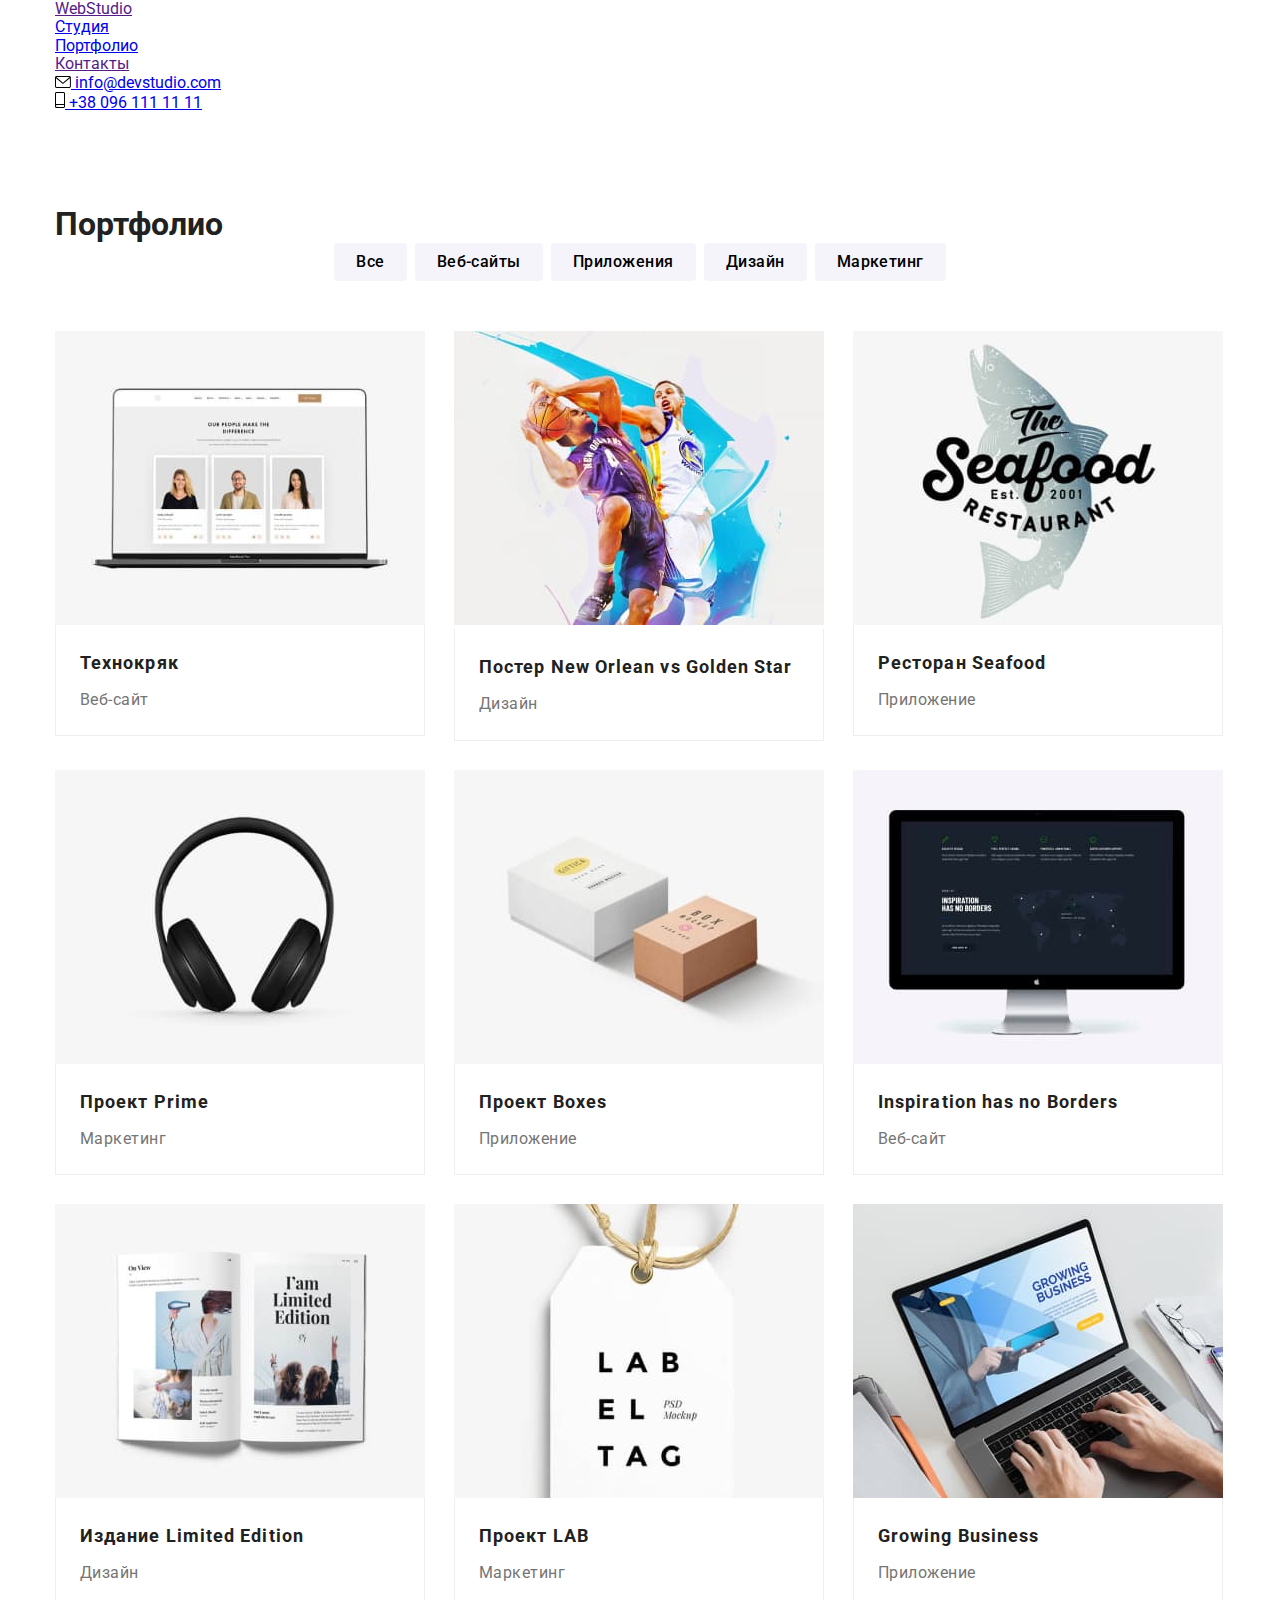
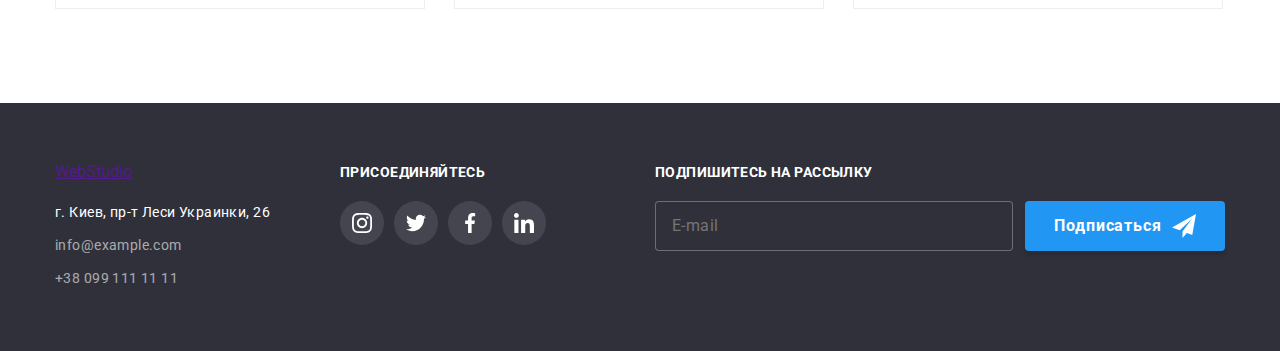
==== portfolio.html @ d3d7a3e7 "частково перероблено за ВЕМ" ====
<!DOCTYPE html>
<html lang="ru">

<head>
    <meta charset="UTF-8">
    <meta http-equiv="X-UA-Compatible" content="IE=edge">
    <meta name="viewport" content="width=device-width, initial-scale=1.0">
    <link rel="stylesheet" href="https://cdnjs.cloudflare.com/ajax/libs/modern-normalize/1.0.0/modern-normalize.min.css" />
    <link rel="stylesheet" href="./css/styles.css" />
    <link rel="preconnect" href="https://fonts.googleapis.com">
    <link rel="preconnect" href="https://fonts.gstatic.com" crossorigin>
    <link href="https://fonts.googleapis.com/css2?family=Raleway:wght@700&family=Roboto:wght@400;500;700;900&display=swap"
        rel="stylesheet">
    <title>Студия</title>
</head>

<body>
    <header class="header-frame">
        <div class="container flex-list">
            <nav class="flex-list">
                <a href="" class="logo links"><span class="logo-blue">Web</span>Studio</a>
                <ul class="flex-list list">
                    <li class="item"><a class="header-links links" href="./index.html">Студия</a></li>
                    <li class="item"><a class="header-links links active-page" href="./portfolio.html">Портфолио</a></li>
                    <li class="item"><a class="header-links links" href="">Контакты</a></li>
                </ul>
            </nav>
            <ul class="flex-list list flex-contacts">
                <li class="item">
                    <a class="header-links links header-contacts" href="mailto:info@devstudio.com">
                        <svg class="icon-header" width="16" height="12">
                            <use href="./images/icons.svg#icon-envelope"></use>
                        </svg>
                        info@devstudio.com
                    </a>
                </li>
                <li class="item">
                    <a class="header-links links header-contacts" href="tel:+380961111111">
                        <svg class="icon-header" width="10" height="16">
                            <use href="./images/icons.svg#icon-smartphone"></use>
                        </svg>
                        +38 096 111 11 11
                    </a>
                </li>
            </ul>
        </div>
    </header>
    <main>
        <section class="portfolio section">
            <div class="container">
                <h1 class="hidden">Портфолио</h1>
                <ul class="portfolio-btn-list list">
                    <li class="item"><button type="button" class="portfolio-btn">Все</button></li>
                    <li class="item"><button type="button" class="portfolio-btn">Веб-сайты</button></li>
                    <li class="item"><button type="button" class="portfolio-btn">Приложения</button></li>
                    <li class="item"><button type="button" class="portfolio-btn">Дизайн</button></li>
                    <li class="item"><button type="button" class="portfolio-btn">Маркетинг</button></li>
                </ul>
                <ul class="portfolio-list list">
                    <li class="item">
                        <a class="portfolio-block" href="">
                            <div class="portfolio-img">
                                <img class="portfolio-img" src="./images/img-p-1.jpg" alt="Технокряк" width="370">
                                <div class="portfolio-overlay-text">
                                    <p class="overlay-text">Ресурс предлагает комплексные предложения с разным уровнем функционала и сервисов. Все это
                                        позволит
                                        посетителю получить исчерпывающие сведения о компании или частном лице.</p>
                                </div>
                            </div>
                            <div class="portfolio-card">
                                <h2 class="portfolio-title">Технокряк</h2>
                                <p class="portfolio-text">Веб-сайт</p>
                            </div>
                        </a>
                    </li>
                    <li class="item">
                        <a class="portfolio-block" href="">
                            <div class="portfolio-img">
                                <img src="./images/img-p-2.jpg" alt="Постер New Orlean vs Golden Star" width="370">
                                <div class="portfolio-overlay-text">
                                    <p class="overlay-text">Ресурс предлагает комплексные предложения с разным уровнем функционала и сервисов. Все это
                                        позволит
                                        посетителю получить исчерпывающие сведения о компании или частном лице.</p>
                                </div>
                            </div>
                            <div class="portfolio-card">
                                <h2 class="portfolio-title">Постер New Orlean vs Golden Star</h2>
                                <p class="portfolio-text">Дизайн</p>
                            </div>
                        </a>
                    </li>
                    <li class="item">
                        <a class="portfolio-block" href="">
                            <div class="portfolio-img">
                                <img class="portfolio-img" src="./images/img-p-3.jpg" alt="Ресторан Seafood" width="370">
                                <div class="portfolio-overlay-text">
                                    <p class="overlay-text">Ресурс предлагает комплексные предложения с разным уровнем функционала и сервисов. Все это
                                        позволит
                                        посетителю получить исчерпывающие сведения о компании или частном лице.</p>
                                </div>
                            </div>
                            <div class="portfolio-card">
                                <h2 class="portfolio-title">Ресторан Seafood</h2>
                                <p class="portfolio-text">Приложение</p>
                            </div>
                        </a>
                    </li>
                    <li class="item">
                        <a class="portfolio-block" href="">
                            <div class="portfolio-img">
                                <img class="portfolio-img" src="./images/img-p-4.jpg" alt="Проект Prime" width="370">
                                <div class="portfolio-overlay-text">
                                    <p class="overlay-text">Ресурс предлагает комплексные предложения с разным уровнем функционала и сервисов. Все это
                                        позволит
                                        посетителю получить исчерпывающие сведения о компании или частном лице.</p>
                                </div>
                            </div>
                            <div class="portfolio-card">
                                <h2 class="portfolio-title">Проект Prime</h2>
                                <p class="portfolio-text">Маркетинг</p>
                            </div>
                        </a>
                    </li>
                    <li class="item">
                        <a class="portfolio-block" href="">
                            <div class="portfolio-img">
                                <img class="portfolio-img" src="./images/img-p-5.jpg" alt="Проект Boxes" width="370">
                                <div class="portfolio-overlay-text">
                                    <p class="overlay-text">Ресурс предлагает комплексные предложения с разным уровнем функционала и сервисов. Все это
                                        позволит
                                        посетителю получить исчерпывающие сведения о компании или частном лице.</p>
                                </div>
                            </div>
                            <div class="portfolio-card">
                                <h2 class="portfolio-title">Проект Boxes</h2>
                                <p class="portfolio-text">Приложение</p>
                            </div>
                        </a>
                    </li>
                    <li class="item">
                        <a class="portfolio-block" href="">
                            <div class="portfolio-img">
                                <img class="portfolio-img" src="./images/img-p-6.jpg" alt="Inspiration has no Borders" width="370">
                                <div class="portfolio-overlay-text">
                                    <p class="overlay-text">Ресурс предлагает комплексные предложения с разным уровнем функционала и сервисов. Все это
                                        позволит
                                        посетителю получить исчерпывающие сведения о компании или частном лице.</p>
                                </div>
                            </div>
                            <div class="portfolio-card">
                                <h2 class="portfolio-title">Inspiration has no Borders</h2>
                                <p class="portfolio-text">Веб-сайт</p>
                            </div>
                        </a>
                    </li>
                    <li class="item">
                        <a class="portfolio-block" href="">
                            <div class="portfolio-img">
                                <img class="portfolio-img" src="./images/img-p-7.jpg" alt="Издание Limited Edition" width="370">
                                <div class="portfolio-overlay-text">
                                    <p class="overlay-text">Ресурс предлагает комплексные предложения с разным уровнем функционала и сервисов. Все это
                                        позволит
                                        посетителю получить исчерпывающие сведения о компании или частном лице.</p>
                                </div>
                            </div>
                            <div class="portfolio-card">
                                <h2 class="portfolio-title">Издание Limited Edition</h2>
                                <p class="portfolio-text">Дизайн</p>
                            </div>
                        </a>
                    </li>
                    <li class="item">
                        <a class="portfolio-block" href="">
                            <div class="portfolio-img">
                                <img class="portfolio-img" src="./images/img-p-8.jpg" alt="Проект LAB" width="370">
                                <div class="portfolio-overlay-text">
                                    <p class="overlay-text">Ресурс предлагает комплексные предложения с разным уровнем функционала и сервисов. Все это
                                        позволит
                                        посетителю получить исчерпывающие сведения о компании или частном лице.</p>
                                </div>
                            </div>
                            <div class="portfolio-card">
                                <h2 class="portfolio-title">Проект LAB</h2>
                                <p class="portfolio-text">Маркетинг</p>
                            </div>
                        </a>
                    </li>
                    <li class="item">
                        <a class="portfolio-block" href="">
                            <div class="portfolio-img">
                                <img class="portfolio-img" src="./images/img-p-9.jpg" alt="Growing Business" width="370">
                                <div class="portfolio-overlay-text">
                                    <p class="overlay-text">Ресурс предлагает комплексные предложения с разным уровнем функционала и сервисов. Все это
                                        позволит
                                        посетителю получить исчерпывающие сведения о компании или частном лице.</p>
                                </div>
                            </div>
                            <div class="portfolio-card">
                                <h2 class="portfolio-title">Growing Business</h2>
                                <p class="portfolio-text">Приложение</p>
                            </div>
                        </a>
                    </li>
                </ul>
            </div>
        </section>
    </main>
    <footer class="footer-block">
        <div class="container">
            <div class="footer-contacts">
                <a href="" class="logo footer-logo links"><span class="logo-blue">Web</span>Studio</a>
                <address>
                    <ul class="footer-list list">
                        <li class="item">
                            <p class="contact postmail">г. Киев, пр-т Леси Украинки, 26</p>
                        </li>
                        <li class="item"><a class="contact email-phone links"
                                href="mailto:info@example.com">info@example.com</a></li>
                        <li class="item"><a class="contact email-phone links" href="tel:+380991111111">+38 099 111 11 11</a>
                        </li>
                    </ul>
                </address>
            </div>
            <div class="footer-join">
                <strong class="join-text">присоединяйтесь</strong>
                <div class="container-join-icons">
                    <a class="join-icons">
                        <svg width="20" height="20">
                            <use href="./images/icons.svg#icon-instagram-w"></use>
                        </svg>
                    </a>
                    <a class="join-icons">
                        <svg width="20" height="20">
                            <use href="./images/icons.svg#icon-twitter-w"></use>
                        </svg>
                    </a>
                    <a class="join-icons">
                        <svg width="20" height="20">
                            <use href="./images/icons.svg#icon-facebook-w"></use>
                        </svg>
                    </a>
                    <a class="join-icons">
                        <svg width="20" height="20">
                            <use href="./images/icons.svg#icon-linkedin-w"></use>
                        </svg>
                    </a>
                </div>
            </div>
            <div class="footer-signup">
                <strong class="footer-signup-text">Подпишитесь на рассылку</strong>
                <form class="footer-signup-form">
                    <input class="footer-signup-input" type="email" name="email" id="email" placeholder="E-mail">
                    <label for="email"></label>
                    <button class="footer-signup-btn" type="submit">
                        Подписаться
                        <span class="footer-signup-btn-img">
                            <svg width="24" height="24">
                                <use href="./images/icons.svg#icon-icon-send"></use>
                            </svg>
                        </span>
                    </button>
                </form>
            </div>
        </div>
    </footer>
</body>
   
</html>
---- css/styles.css ----
:root {
    --primary-text-color: #212121;
    --secondary-text-color: #757575;
    --blue-text-color: #2196f3;
    --white-text-color: #ffffff;
    --black-text-color: #000000;
    --primary-bg-color: #ffffff;
    --secondary-bg-color: #2f303a;
    --button-bg-color: #2196f3;
    --button-portfolio-bg-color: #f5f4fa;
    --cubic: cubic-bezier(0.4, 0, 0.2, 1);
}

body {
    color: var(--primary-text-color);
    background-color: var(--primary-bg-color);
    font-family: 'Roboto', sans-serif;
}

h1, h2, h3, h4, h5, h6, p, ul {
    margin: 0;
    padding: 0;
}

.container {
    width: 1200px;
    margin: 0 auto;
    padding: 0 15px;
}

.list {
    list-style: none;
}

.flex-centered {
    display: flex;
    align-items: center;
    /* justify-content: center; */
}

.header {
    display: flex;
    width: 1200px;
    margin: 0 auto;
    padding: 0 15px;
    border-bottom: 1px solid #ECECEC;
}

.header__nav {
    display: flex;
    align-items: center;
}

.header__logo {
    display: flex;
    align-items: center;
    margin-right: 93px;
    font-family: 'Raleway', sans-serif;
    font-weight: 700;
    font-size: 26px;
    line-height: 1.19;
    letter-spacing: 0.03em;
    text-decoration: none;
    color: var(--black-text-color);
    transition: color 250ms var(--cubic), fill 250ms var(--cubic);
}

.header__logo--color {
    color: var(--blue-text-color);
}

.header__link {
    position: relative;
    display: flex;
    padding: 32px 0;
    align-items: center;
    font-weight: 500;
    font-size: 14px;
    line-height: 1.14;
    letter-spacing: 0.02em;
    text-decoration: none;
    color: var(--primary-text-color);
    fill: var(--secondary-text-color);
    transition: color 250ms var(--cubic), fill 250ms var(--cubic);
}

.header__link:hover,
.header__link:focus,
.header__logo:hover,
.header__logo:focus {
    color: var(--blue-text-color);
    fill: var(--blue-text-color);
}

.header__link--active {
    color: var(--blue-text-color);
}

.header__link--active::after {
    position: absolute;
    bottom: 0;
    content: '';
    display: block;
    width: 100%;
    height: 4px;
    border-radius: 2px;
    background-color: var(--blue-text-color);
}

.header__link-list {
    display: flex;
    align-items: center;
    list-style: none;
}

.header__link-list .header__item+.header__item {
    margin-left: 50px;
}

.header__contacts {
    display: flex;
    margin-left: auto;
    list-style: none;
}

.header__contacts .header__item+.header__item {
    margin-left: 30px;
}

.header__link--color {
    color: var(--secondary-text-color);
}

.header__icon {
    margin-right: 10px;
}

.hero {
    max-width: 1600px;
    margin-left: auto;
    margin-right: auto;
    background-position: center;
    background-size: cover;
    background-image: linear-gradient(rgba(0, 0, 0, 0.2), rgba(47, 48, 58, 0.4)),url(../images/background.jpg);
    text-align: center;
    padding-top: 200px;
    padding-bottom: 200px;
}

.hero__title {
    display: block;
    width: 700px;
    margin-left: auto;
    margin-right: auto;
    margin-bottom: 30px;
    font-weight: 900;
    font-size: 44px;
    line-height: 1.36;
    text-align: center;
    letter-spacing: 0.06em;
    text-transform: uppercase;
    color: var(--white-text-color);
}

.hero__btn {
    width: 200px;
    height: 50px;
    border: none;
    box-shadow: 0px 4px 4px rgba(0, 0, 0, 0.15);
    border-radius: 4px;
    font-family: 'Roboto';
    font-weight: 700;
    font-size: 16px;
    line-height: 1.88;
    letter-spacing: 0.06em;
    color: var(--white-text-color);
    background-color: var(--button-bg-color);
    cursor: pointer;
    transition: color 250ms var(--cubic);
}

.hero__btn:hover,
.hero__btn:focus {
    color: var(--black-text-color);
}

.section {
    padding-top: 94px;
    padding-bottom: 94px;
}

.section__title {
    margin-bottom: 50px;
    font-weight: 700;
    font-size: 36px;
    line-height: 1.17;
    text-align: center;
    letter-spacing: 0.03em;
}

.section__title--hidden {
    display: none;
}

.section__list {
    display: flex;
    list-style: none;
}

.section__item+.section__item {
    margin-left: 30px;
}

.futures__icons {
    display: flex;
    align-items: center;
    justify-content: center;
    width: 270px;
    height: 120px;
    margin-bottom: 30px;
    background: #F5F4FA;
    border-radius: 4px;
}

.futures__title {
    margin-bottom: 10px;
    font-weight: 700;
    font-size: 14px;
    line-height: 1.14;
    letter-spacing: 0.03em;
    text-transform: uppercase;
}
.futures__text {
    font-size: 14px;
    line-height: 1.71;
    letter-spacing: 0.03em;
    color: var(--secondary-text-color);
}

.futures__item {
    width: 270px;
}

.works {
    padding-top: 0;
}

.section__item {
    position: relative;
}

.works__img{
    display: block;
    max-width: 100%;
    height: auto;
}

.works__card-title {
    position: absolute;
    bottom: 0;
    display: flex;
    align-items: center;
    justify-content: center;
    width: 100%;
    height: 70px;
    background-color: rgba(47, 48, 58, 0.8);    font-weight: 700;
    font-size: 14px;
    line-height: 1.14;
    letter-spacing: 0.03em;
    text-transform: uppercase;
    color: #FFFFFF;
}

.team {
    background-color: var(--button-portfolio-bg-color);
}

.team__item {
    box-shadow: 0px 1px 3px rgba(0, 0, 0, 0.12), 0px 1px 1px rgba(0, 0, 0, 0.14), 0px 2px 1px rgba(0, 0, 0, 0.2);
    border-bottom: 1px solid #ECECEC;
    border-radius: 0px 0px 4px 4px;
    background-color: var(--primary-bg-color);
}

.team__img {
    margin-bottom: 30px;
}

.team__name {
    font-size: 16px;
    font-weight: 500;
    line-height: 1.19;
    text-align: center;
    letter-spacing: 0.03em;
}

.team__profession {
    display: block;
    margin-top: 10px;
    margin-bottom: 0px;
    font-size: 16px;
    font-weight: 400;
    color: var(--secondary-text-color);
}

.social-networks {
    display: flex;
    width: 206px;
    justify-content: space-between;
    margin-top: 16px;
    margin-bottom: 32px;
    margin-left: auto;
    margin-right: auto;
}

.social-networks__icon {
    display: flex;
    width: 44px;
    height: 44px;
    align-items: center;
    justify-content: center;
    background: none;
    border: none;
    border-radius: 50%;
    fill: #afb1b8;
    transition: background-color 250ms var(--cubic), fill 250ms var(--cubic);
}

.social-networks__icon:hover,
.social-networks__icons:focus {
    background-color: var(--button-bg-color);
    fill: var(--primary-bg-color);
}

.container-clients-icons {
    display: flex;
    align-items: center;
    justify-content: center;
    width: 170px;
    height: 92px;
    border: 1px solid #AFB1B8;
    border-radius: 4px;
    fill: #afb1b8;
    transition: background-color 250ms var(--cubic), fill 250ms var(--cubic), border-color 250ms var(--cubic);
}

.container-clients-icons:hover,
.container-clients-icons:focus {
    background-color: var(--primary-bg-color);
    border-color: var(--button-bg-color);
    fill: var(--button-bg-color);
}

.footer-block {
    background-color: var(--secondary-bg-color);
    padding-top: 60px;
    padding-bottom: 60px;
}

.contact {
    font-size: 14px;
    line-height: 1.71;
    letter-spacing: 0.03em;
    color: var(--white-text-color);
    font-style: normal;
    text-decoration: none;
}

.postmail {
    color: var(--white-text-color);
}

.email-phone {
    color: rgba(255, 255, 255, 0.6);
}

.footer__logo {
    display: flex;
    align-items: center;
    margin-right: 93px;
    font-family: 'Raleway', sans-serif;
    font-weight: 700;
    font-size: 26px;
    line-height: 1.19;
    letter-spacing: 0.03em;
    text-decoration: none;
    color: var(--white-text-color);
    transition: color 250ms var(--cubic), fill 250ms var(--cubic);
}

.footer__logo--color {
    color: var(--blue-text-color);
}

.footer__link {
    position: relative;
    display: flex;
    padding: 32px 0;
    align-items: center;
    font-weight: 500;
    font-size: 14px;
    line-height: 1.14;
    letter-spacing: 0.02em;
    text-decoration: none;
    color: var(--primary-text-color);
    fill: var(--secondary-text-color);
    transition: color 250ms var(--cubic), fill 250ms var(--cubic);
}

.footer__link:hover,
.footer__link:focus,
.footer__logo:hover,
.footer__logo:focus {
    color: var(--blue-text-color);
    fill: var(--blue-text-color);
}

address {
    margin-top: 20px;
}

.footer-list .item + .item {
    margin-top: 9px;
}

.footer-block .container {
    display: flex;
    align-items: baseline;
}

.join-text {
    font-weight: 700;
    font-size: 14px;
    line-height: 1.14;
    letter-spacing: 0.03em;
    text-transform: uppercase;
    color: var(--white-text-color);
}

.footer-join {
    margin-left: 70px;
}

.container-join-icons {
    display: flex;
    margin-top: 20px;
}

.join-icons + .join-icons {
    margin-left: 10px;
}

.join-icons {
    display: flex;
    align-items: center;
    justify-content: center;
    width: 44px;
    height: 44px;
    border: none;
    border-radius: 50%;
    background: rgba(255, 255, 255, 0.1);
    transition: background-color 250ms var(--cubic), fill 250ms var(--cubic);
}

.join-icons:hover,
.join-icons:focus {
    background-color: var(--button-bg-color);
    fill: var(--primary-bg-color);
}

.footer-signup {
    margin-left: auto;
}

.footer-signup-text {
    display: block;
    margin-bottom: 20px;
    font-weight: 700;
    font-size: 14px;
    line-height: 1.14;
    letter-spacing: 0.03em;
    text-transform: uppercase;
    color: #FFFFFF;
}

.footer-signup-form {
    display: flex;
    flex-direction: row;
}

.footer-signup-input {
    display: block;
    width: 358px;
    height: 50px;
    padding-left: 16px;
    font-family: 'Roboto';
    font-style: normal;
    font-weight: 400;
    font-size: 16px;
    line-height: 1.25;
    letter-spacing: 0.03em;
    color: rgba(255, 255, 255, 0.6);
    background-color: var(--secondary-bg-color);
    border: 1px solid rgba(255, 255, 255, 0.3);
    border-radius: 4px;
}

.footer-signup-btn {
    display: flex;
    align-items: center;
    justify-content: center;
    width: 200px;
    height: 50px;
    margin-left: 12px;
    font-family: 'Roboto';
    font-style: normal;
    font-weight: 700;
    font-size: 16px;
    line-height: 1.88;
    text-align: center;
    letter-spacing: 0.06em;
    color: var(--white-text-color);
    background-color: var(--button-bg-color);
    box-shadow: 0px 4px 4px rgba(0, 0, 0, 0.15);
    border-radius: 4px;
    border: none;
    cursor: pointer;
    fill: var(--white-text-color);
    transition: color 250ms var(--cubic), fill 250ms var(--cubic);
}

.footer-signup-btn-img {
    display: flex;
    align-items: center;
    justify-content: center;
}

.footer-signup-btn:hover,
.footer-signup-btn:focus {
    color: var(--black-text-color);
    fill: var(--black-text-color);
}

.footer-signup-btn-img {
    margin-left: 10px;
}

.portfolio-btn {
    padding: 6px 22px;
    font-family: 'Roboto';
    font-weight: 500;
    font-size: 16px;
    line-height: 1.62;
    text-align: center;
    letter-spacing: 0.03em;
    background-color: var(--button-portfolio-bg-color);
    border-radius: 4px;
    border: none;
    cursor: pointer;
    transition: background-color 250ms var(--cubic), color 250ms var(--cubic), box-shadow 250ms var(--cubic);
}

.portfolio-btn:hover,
.portfolio-btn:focus {
    color: var(--white-text-color);
    background-color: var(--button-bg-color);
    box-shadow: 0px 3px 1px rgba(0, 0, 0, 0.1), 0px 1px 2px rgba(0, 0, 0, 0.08), 0px 2px 2px rgba(0, 0, 0, 0.12);
}

.portfolio-title {
    font-style: normal;
    font-weight: 700;
    font-size: 18px;
    line-height: 2;
    letter-spacing: 0.06em;
    color: var(--primary-text-color)
}

.portfolio-text {
    display: block;
    margin-top: 4px;    
    line-height: 1.88;
    letter-spacing: 0.03em;
    color: var(--secondary-text-color);
}

.portfolio-btn-list {
    display: flex;
    justify-content: center;
    align-content: flex-start;
    margin-bottom: 50px;
}

.portfolio-btn-list .item + .item{
    margin-left: 8px;
}

.portfolio-list {
    display: flex;
    flex-wrap: wrap;
    gap: 29px;
}

.portfolio-list .item {
    flex-basis: calc((100% - 60px) / 3);
}

.portfolio-card {
    padding: 20px 24px;
    width: 370px;
    margin: 0;
    border-left: 1px solid #EEEEEE;
    border-right: 1px solid #EEEEEE;
    border-bottom: 1px solid #EEEEEE;
}

.portfolio-img {
    position: relative;
    display: block;
    overflow: hidden;
    transition: box-shadow 250ms var(--cubic);}

.portfolio-overlay-text {
    position: absolute;
    top: 0;
    left: 0;
    width: 100%;
    height: 100%;
    background: rgba(33, 150, 243, 0.9);
    transform: translateY(100%);
    transition: transform 250ms var(--cubic);
    opacity: 0;
}

.overlay-text {
    display: block;
    font-weight: 400;
    font-size: 18px;
    line-height: 1.56;
    letter-spacing: 0.03em;
    color: #FFFFFF;
    margin: 63px 24px;
}

.portfolio-block {
    display: block;
    text-decoration: none;
}

.portfolio-block:hover,
.portfolio-block:focus {
    box-shadow: 0px 1px 1px rgba(0, 0, 0, 0.12), 0px 4px 4px rgba(0, 0, 0, 0.06), 1px 4px 6px rgba(0, 0, 0, 0.16);
}

.portfolio-block:hover .portfolio-overlay-text {
    transform: translateY(0);
    opacity: 1;
}

.backdrop {
    position: fixed;
    top: 0;
    left: 0;
    width: 100%;
    height: 100%;
    background-color: rgba(0, 0, 0, 0.2);
    opacity: 1;
    transition: opacity 250ms var(--cubic);
}

.backdrop.is-hidden {
    opacity: 0;
    pointer-events: none;
}

.backdrop.is-hidden .modal {
    transform: translate(-50%, -50%) scale(0.7);
}

.modal {
    position: absolute;
    top: 50%;
    left: 50%;
    transform: translate(-50%, -50%);
    padding: 40px;
    width: 528px;
    height: 581px;
    background-color: var(--primary-bg-color);
    transform: translate(-50%, -50%) scale(1);
    transition: transform 250ms var(--cubic);
}

.modal-btn-close {
    position: absolute;
    display: flex;
    align-items: center;
    justify-content: center;
    width: 30px;
    height: 30px;
    top: 8px;
    right: 8px;
    margin-left: auto;
    background: #FFFFFF;
    border: 1px solid rgba(0, 0, 0, 0.1);
    border-radius: 50%;
    fill: var(--black-text-color);
    transition: fill 250ms var(--cubic);
}

.modal-btn-close:hover,
.modal-btn-close:focus {
    fill: var(--button-bg-color);
}

.send-title {
    display: flex;
    align-items: center;
    justify-content: center;
    font-weight: 700;
    font-size: 20px;
    line-height: 1.15;
    text-align: center;
    letter-spacing: 0.03em;
    color: var(--primary-text-color);
    margin-bottom: 12px;
}

.send-form {
    display: flex;
    flex-direction: column;
    margin-bottom: 30px;
}

.send-label {
    font-size: 12px;
    line-height: 1.17;
    letter-spacing: 0.01em;
    color: var(--secondary-text-color);
    margin-bottom: 4px;
}

.container-input {
    position: relative;
    transition: fill 250ms var(--cubic);
}

.send-input {
    border: 1px solid rgba(33, 33, 33, 0.2);
    border-radius: 4px;
    height: 40px;
    width: 100%;
    font-size: 12px;
    line-height: 1.17;
    letter-spacing: 0.01em;
    color: var(--secondary-text-color);    
    padding-left: 42px;
    transition: border-color 250ms var(--cubic);
}

.send-input:hover,
.send-input:focus {
    border-color: var(--button-bg-color);
}

.container-input:hover,
.container-input:focus {
    fill: var(--button-bg-color);
}

.send-icon {
    position: absolute;
    top: 11px;
    left: 12px;
}

.send-label +.container-input {
    margin-bottom: 10px;
}

.send-coment {
    height: 120px;
    padding: 12px;
    font-size: 12px;
    line-height: 1.17;
    letter-spacing: 0.01em;
    border: 1px solid rgba(33, 33, 33, 0.2);
    border-radius: 4px;
    resize: none;
    color: rgba(117, 117, 117, 0.5);
    transition: border-color 250ms var(--cubic);
}

.send-coment:hover,
.send-coment:focus {
    border-color: var(--button-bg-color);
}

.confirm-label {
    position: relative;
    font-size: 14px;
    line-height: 1.71;
    letter-spacing: 0.03em;
    color:var(--secondary-text-color);
}
.confirm-block {
    position: relative;
    display: flex;
    align-items: center;
    justify-content: center;
    margin-top: 20px;
}

.checkbox {
    -moz-appearance: none;
    -webkit-appearance: none;
    appearance: none;
}

.confirm-icon {
    display: inline-block;
    margin-right: 8px;
    width: 14px;
    height: 13px;
    border: 1px solid var(--primary-text-color);
}

.checkbox:checked ~ .confirm-icon-apply {
    opacity: 1;
}

.confirm-icon-apply {
    position: absolute;
    top: 3px;
    left: 3px;
    opacity: 0;
}

.confirm-agreement {
    text-decoration: underline;
    color: var(--blue-text-color);
}

.send-btn {
    display: block;
    margin-left: auto;
    margin-right: auto;
    width: 200px;
    height: 50px;
    font-weight: 700;
    line-height: 1.88;
    letter-spacing: 0.06em;
    color: var(--white-text-color);
    background: var(--button-bg-color);
    box-shadow: 0px 4px 4px rgba(0, 0, 0, 0.15);
    border-radius: 4px;
    border: none;
}
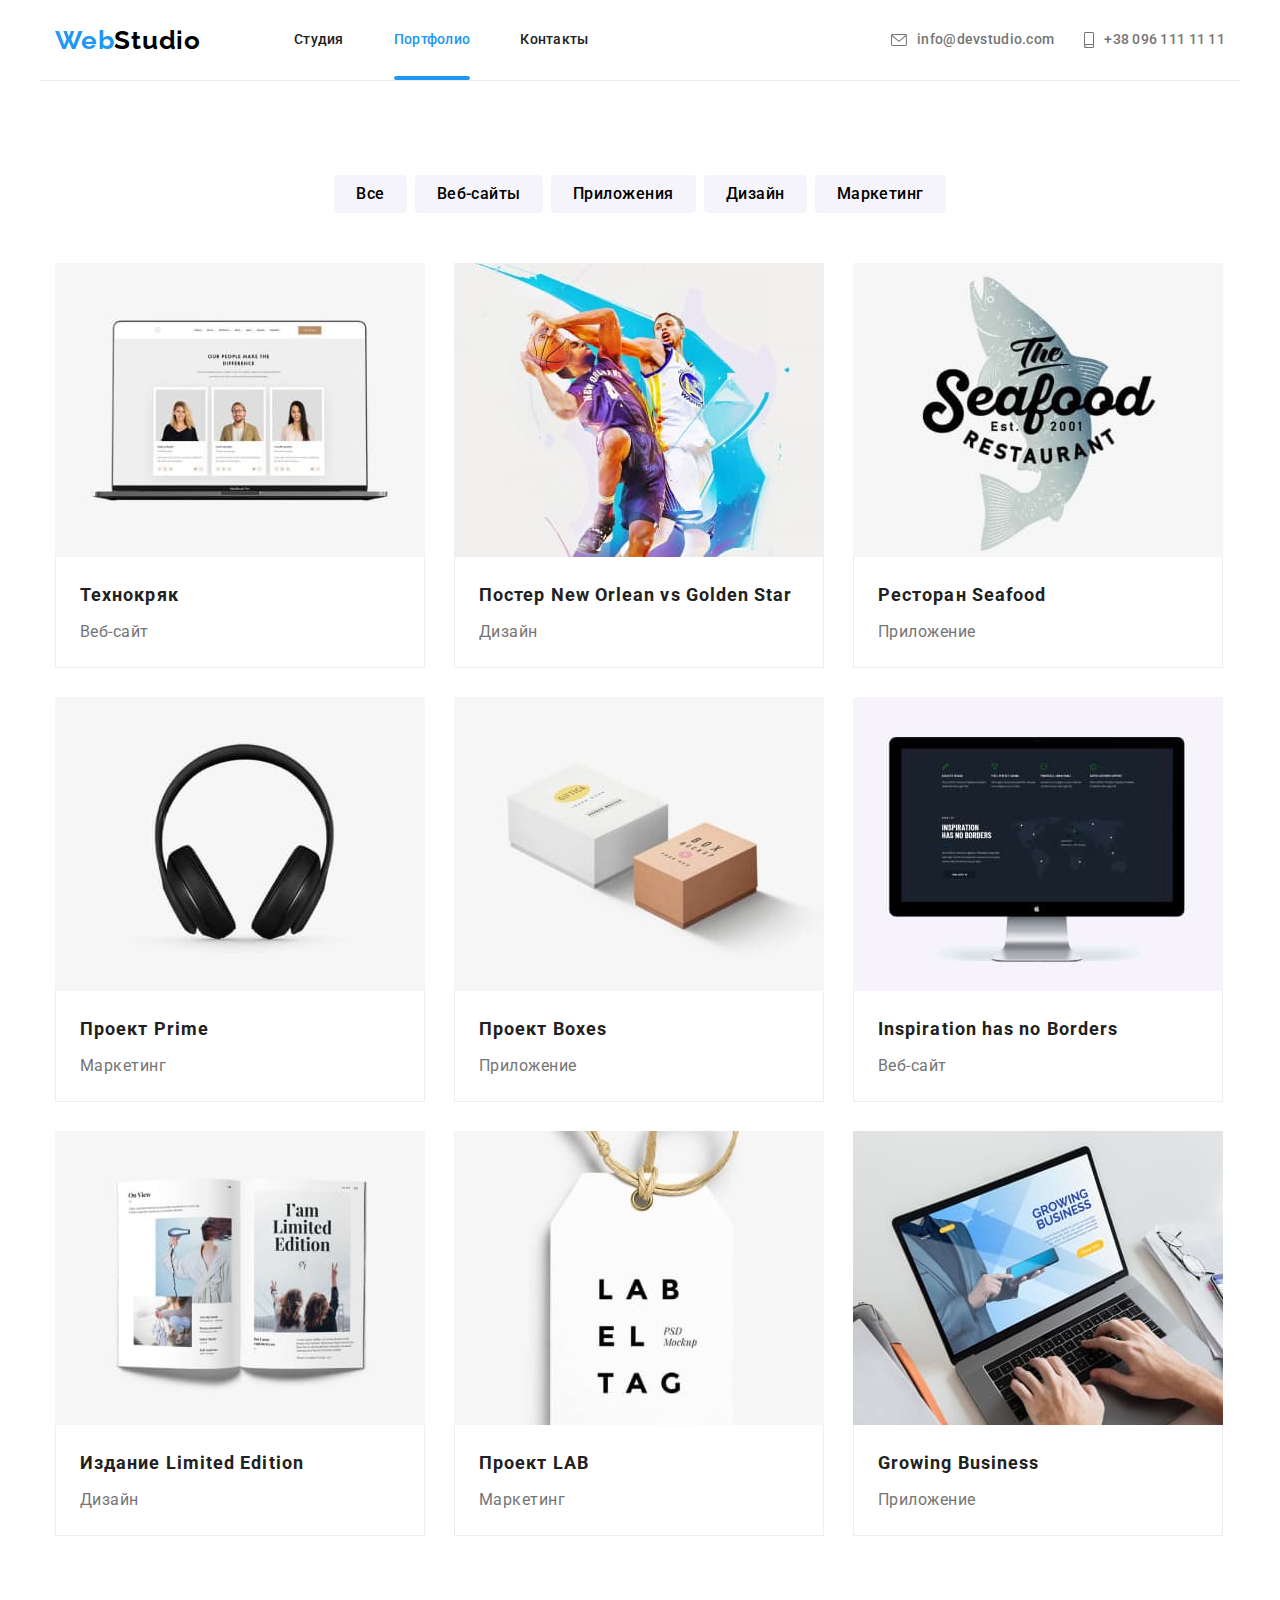
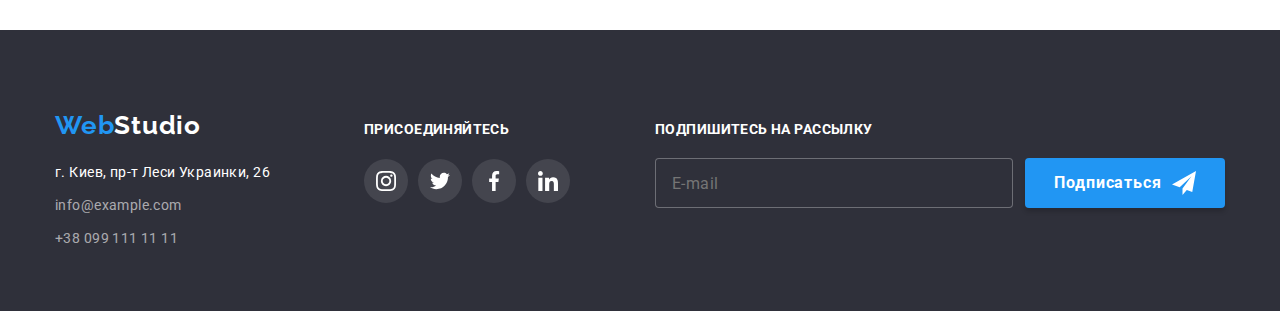
==== commit aa88931c: "закінчено пристосування під ВЕМ" ====
--- a/portfolio.html
+++ b/portfolio.html
@@ -15,189 +15,197 @@
 </head>
 
 <body>
-    <header class="header-frame">
-        <div class="container flex-list">
-            <nav class="flex-list">
-                <a href="" class="logo links"><span class="logo-blue">Web</span>Studio</a>
-                <ul class="flex-list list">
-                    <li class="item"><a class="header-links links" href="./index.html">Студия</a></li>
-                    <li class="item"><a class="header-links links active-page" href="./portfolio.html">Портфолио</a></li>
-                    <li class="item"><a class="header-links links" href="">Контакты</a></li>
-                </ul>
-            </nav>
-            <ul class="flex-list list flex-contacts">
-                <li class="item">
-                    <a class="header-links links header-contacts" href="mailto:info@devstudio.com">
-                        <svg class="icon-header" width="16" height="12">
-                            <use href="./images/icons.svg#icon-envelope"></use>
-                        </svg>
-                        info@devstudio.com
-                    </a>
-                </li>
-                <li class="item">
-                    <a class="header-links links header-contacts" href="tel:+380961111111">
-                        <svg class="icon-header" width="10" height="16">
-                            <use href="./images/icons.svg#icon-smartphone"></use>
-                        </svg>
-                        +38 096 111 11 11
-                    </a>
-                </li>
+    <header class="header">
+        <nav class="header__nav">
+            <a href="" class="header__logo"><span class="header__logo--color">Web</span>Studio</a>
+            <ul class="header__link-list">
+                <li class="header__item"><a class="header__link" href="./index.html">Студия</a></li>
+                <li class="header__item"><a class="header__link header__link--active" href="./portfolio.html">Портфолио</a></li>
+                <li class="header__item"><a class="header__link" href="">Контакты</a></li>
             </ul>
-        </div>
+        </nav>
+        <ul class="header__contacts">
+            <li class="header__item">
+                <a class="header__link header__link--color" href="mailto:info@devstudio.com">
+                    <svg class="header__icon" width="16" height="12">
+                        <use href="./images/icons.svg#icon-envelope"></use>
+                    </svg>
+                    info@devstudio.com
+                </a>
+            </li>
+            <li class="header__item">
+                <a class="header__link header__link--color" href="tel:+380961111111">
+                    <svg class="header__icon" width="10" height="16">
+                        <use href="./images/icons.svg#icon-smartphone"></use>
+                    </svg>
+                    +38 096 111 11 11
+                </a>
+            </li>
+        </ul>
     </header>
     <main>
         <section class="portfolio section">
             <div class="container">
-                <h1 class="hidden">Портфолио</h1>
-                <ul class="portfolio-btn-list list">
-                    <li class="item"><button type="button" class="portfolio-btn">Все</button></li>
-                    <li class="item"><button type="button" class="portfolio-btn">Веб-сайты</button></li>
-                    <li class="item"><button type="button" class="portfolio-btn">Приложения</button></li>
-                    <li class="item"><button type="button" class="portfolio-btn">Дизайн</button></li>
-                    <li class="item"><button type="button" class="portfolio-btn">Маркетинг</button></li>
+                <h1 class="section__title section__title--hidden">Портфолио</h1>
+                <ul class="portfolio__btn-list">
+                    <li class="portfolio__btn-list-item">
+                        <button type="button" class="portfolio__btn">Все</button>
+                    </li>
+                    <li class="portfolio__btn-list-item">
+                        <button type="button" class="portfolio__btn">Веб-сайты</button>
+                    </li>
+                    <li class="portfolio__btn-list-item">
+                        <button type="button" class="portfolio__btn">Приложения</button>
+                    </li>
+                    <li class="portfolio__btn-list-item">
+                        <button type="button" class="portfolio__btn">Дизайн</button>
+                    </li>
+                    <li class="portfolio__btn-list-item">
+                        <button type="button" class="portfolio__btn">Маркетинг</button>
+                    </li>
                 </ul>
-                <ul class="portfolio-list list">
-                    <li class="item">
-                        <a class="portfolio-block" href="">
-                            <div class="portfolio-img">
-                                <img class="portfolio-img" src="./images/img-p-1.jpg" alt="Технокряк" width="370">
-                                <div class="portfolio-overlay-text">
-                                    <p class="overlay-text">Ресурс предлагает комплексные предложения с разным уровнем функционала и сервисов. Все это
-                                        позволит
-                                        посетителю получить исчерпывающие сведения о компании или частном лице.</p>
-                                </div>
-                            </div>
-                            <div class="portfolio-card">
-                                <h2 class="portfolio-title">Технокряк</h2>
-                                <p class="portfolio-text">Веб-сайт</p>
-                            </div>
-                        </a>
-                    </li>
-                    <li class="item">
-                        <a class="portfolio-block" href="">
-                            <div class="portfolio-img">
-                                <img src="./images/img-p-2.jpg" alt="Постер New Orlean vs Golden Star" width="370">
-                                <div class="portfolio-overlay-text">
-                                    <p class="overlay-text">Ресурс предлагает комплексные предложения с разным уровнем функционала и сервисов. Все это
-                                        позволит
-                                        посетителю получить исчерпывающие сведения о компании или частном лице.</p>
-                                </div>
-                            </div>
-                            <div class="portfolio-card">
-                                <h2 class="portfolio-title">Постер New Orlean vs Golden Star</h2>
-                                <p class="portfolio-text">Дизайн</p>
-                            </div>
-                        </a>
-                    </li>
-                    <li class="item">
-                        <a class="portfolio-block" href="">
-                            <div class="portfolio-img">
-                                <img class="portfolio-img" src="./images/img-p-3.jpg" alt="Ресторан Seafood" width="370">
-                                <div class="portfolio-overlay-text">
-                                    <p class="overlay-text">Ресурс предлагает комплексные предложения с разным уровнем функционала и сервисов. Все это
-                                        позволит
-                                        посетителю получить исчерпывающие сведения о компании или частном лице.</p>
-                                </div>
-                            </div>
-                            <div class="portfolio-card">
-                                <h2 class="portfolio-title">Ресторан Seafood</h2>
-                                <p class="portfolio-text">Приложение</p>
-                            </div>
-                        </a>
-                    </li>
-                    <li class="item">
-                        <a class="portfolio-block" href="">
-                            <div class="portfolio-img">
-                                <img class="portfolio-img" src="./images/img-p-4.jpg" alt="Проект Prime" width="370">
-                                <div class="portfolio-overlay-text">
-                                    <p class="overlay-text">Ресурс предлагает комплексные предложения с разным уровнем функционала и сервисов. Все это
-                                        позволит
-                                        посетителю получить исчерпывающие сведения о компании или частном лице.</p>
-                                </div>
-                            </div>
-                            <div class="portfolio-card">
-                                <h2 class="portfolio-title">Проект Prime</h2>
-                                <p class="portfolio-text">Маркетинг</p>
-                            </div>
-                        </a>
-                    </li>
-                    <li class="item">
-                        <a class="portfolio-block" href="">
-                            <div class="portfolio-img">
-                                <img class="portfolio-img" src="./images/img-p-5.jpg" alt="Проект Boxes" width="370">
-                                <div class="portfolio-overlay-text">
-                                    <p class="overlay-text">Ресурс предлагает комплексные предложения с разным уровнем функционала и сервисов. Все это
-                                        позволит
-                                        посетителю получить исчерпывающие сведения о компании или частном лице.</p>
-                                </div>
-                            </div>
-                            <div class="portfolio-card">
-                                <h2 class="portfolio-title">Проект Boxes</h2>
-                                <p class="portfolio-text">Приложение</p>
-                            </div>
-                        </a>
-                    </li>
-                    <li class="item">
-                        <a class="portfolio-block" href="">
-                            <div class="portfolio-img">
-                                <img class="portfolio-img" src="./images/img-p-6.jpg" alt="Inspiration has no Borders" width="370">
-                                <div class="portfolio-overlay-text">
-                                    <p class="overlay-text">Ресурс предлагает комплексные предложения с разным уровнем функционала и сервисов. Все это
-                                        позволит
-                                        посетителю получить исчерпывающие сведения о компании или частном лице.</p>
-                                </div>
-                            </div>
-                            <div class="portfolio-card">
-                                <h2 class="portfolio-title">Inspiration has no Borders</h2>
-                                <p class="portfolio-text">Веб-сайт</p>
-                            </div>
-                        </a>
-                    </li>
-                    <li class="item">
-                        <a class="portfolio-block" href="">
-                            <div class="portfolio-img">
-                                <img class="portfolio-img" src="./images/img-p-7.jpg" alt="Издание Limited Edition" width="370">
-                                <div class="portfolio-overlay-text">
-                                    <p class="overlay-text">Ресурс предлагает комплексные предложения с разным уровнем функционала и сервисов. Все это
-                                        позволит
-                                        посетителю получить исчерпывающие сведения о компании или частном лице.</p>
-                                </div>
-                            </div>
-                            <div class="portfolio-card">
-                                <h2 class="portfolio-title">Издание Limited Edition</h2>
-                                <p class="portfolio-text">Дизайн</p>
-                            </div>
-                        </a>
-                    </li>
-                    <li class="item">
-                        <a class="portfolio-block" href="">
-                            <div class="portfolio-img">
-                                <img class="portfolio-img" src="./images/img-p-8.jpg" alt="Проект LAB" width="370">
-                                <div class="portfolio-overlay-text">
-                                    <p class="overlay-text">Ресурс предлагает комплексные предложения с разным уровнем функционала и сервисов. Все это
-                                        позволит
-                                        посетителю получить исчерпывающие сведения о компании или частном лице.</p>
-                                </div>
-                            </div>
-                            <div class="portfolio-card">
-                                <h2 class="portfolio-title">Проект LAB</h2>
-                                <p class="portfolio-text">Маркетинг</p>
-                            </div>
-                        </a>
-                    </li>
-                    <li class="item">
-                        <a class="portfolio-block" href="">
-                            <div class="portfolio-img">
-                                <img class="portfolio-img" src="./images/img-p-9.jpg" alt="Growing Business" width="370">
-                                <div class="portfolio-overlay-text">
-                                    <p class="overlay-text">Ресурс предлагает комплексные предложения с разным уровнем функционала и сервисов. Все это
-                                        позволит
-                                        посетителю получить исчерпывающие сведения о компании или частном лице.</p>
-                                </div>
-                            </div>
-                            <div class="portfolio-card">
-                                <h2 class="portfolio-title">Growing Business</h2>
-                                <p class="portfolio-text">Приложение</p>
+                <ul class="portfolio__list">
+                    <li class="portfolio__list-item">
+                        <a class="portfolio__block" href="">
+                            <div class="portfolio__img">
+                                <img class="portfolio__img" src="./images/img-p-1.jpg" alt="Технокряк" width="370">
+                                <div class="portfolio__overlay">
+                                    <p class="portfolio__overlay-text">Ресурс предлагает комплексные предложения с разным уровнем функционала и сервисов. Все это
+                                        позволит
+                                        посетителю получить исчерпывающие сведения о компании или частном лице.</p>
+                                </div>
+                            </div>
+                            <div class="portfolio__card">
+                                <h2 class="portfolio__title">Технокряк</h2>
+                                <p class="portfolio__text">Веб-сайт</p>
+                            </div>
+                        </a>
+                    </li>
+                    <li class="portfolio__list-item">
+                        <a class="portfolio__block" href="">
+                            <div class="portfolio__img">
+                                <img class="portfolio__img" src="./images/img-p-2.jpg" alt="Постер New Orlean vs Golden Star" width="370">
+                                <div class="portfolio__overlay">
+                                    <p class="portfolio__overlay-text">Ресурс предлагает комплексные предложения с разным уровнем функционала и сервисов. Все это
+                                        позволит
+                                        посетителю получить исчерпывающие сведения о компании или частном лице.</p>
+                                </div>
+                            </div>
+                            <div class="portfolio__card">
+                                <h2 class="portfolio__title">Постер New Orlean vs Golden Star</h2>
+                                <p class="portfolio__text">Дизайн</p>
+                            </div>
+                        </a>
+                    </li>
+                    <li class="portfolio__list-item">
+                        <a class="portfolio__block" href="">
+                            <div class="portfolio__img">
+                                <img class="portfolio__img" src="./images/img-p-3.jpg" alt="Ресторан Seafood" width="370">
+                                <div class="portfolio__overlay">
+                                    <p class="portfolio__overlay-text">Ресурс предлагает комплексные предложения с разным уровнем функционала и сервисов. Все это
+                                        позволит
+                                        посетителю получить исчерпывающие сведения о компании или частном лице.</p>
+                                </div>
+                            </div>
+                            <div class="portfolio__card">
+                                <h2 class="portfolio__title">Ресторан Seafood</h2>
+                                <p class="portfolio__text">Приложение</p>
+                            </div>
+                        </a>
+                    </li>
+                    <li class="portfolio__list-item">
+                        <a class="portfolio__block" href="">
+                            <div class="portfolio__img">
+                                <img class="portfolio__img" src="./images/img-p-4.jpg" alt="Проект Prime" width="370">
+                                <div class="portfolio__overlay">
+                                    <p class="portfolio__overlay-text">Ресурс предлагает комплексные предложения с разным уровнем функционала и сервисов. Все это
+                                        позволит
+                                        посетителю получить исчерпывающие сведения о компании или частном лице.</p>
+                                </div>
+                            </div>
+                            <div class="portfolio__card">
+                                <h2 class="portfolio__title">Проект Prime</h2>
+                                <p class="portfolio__text">Маркетинг</p>
+                            </div>
+                        </a>
+                    </li>
+                    <li class="portfolio__list-item">
+                        <a class="portfolio__block" href="">
+                            <div class="portfolio__img">
+                                <img class="portfolio__img" src="./images/img-p-5.jpg" alt="Проект Boxes" width="370">
+                                <div class="portfolio__overlay">
+                                    <p class="portfolio__overlay-text">Ресурс предлагает комплексные предложения с разным уровнем функционала и сервисов. Все это
+                                        позволит
+                                        посетителю получить исчерпывающие сведения о компании или частном лице.</p>
+                                </div>
+                            </div>
+                            <div class="portfolio__card">
+                                <h2 class="portfolio__title">Проект Boxes</h2>
+                                <p class="portfolio__text">Приложение</p>
+                            </div>
+                        </a>
+                    </li>
+                    <li class="portfolio__list-item">
+                        <a class="portfolio__block" href="">
+                            <div class="portfolio__img">
+                                <img class="portfolio__img" src="./images/img-p-6.jpg" alt="Inspiration has no Borders" width="370">
+                                <div class="portfolio__overlay">
+                                    <p class="portfolio__overlay-text">Ресурс предлагает комплексные предложения с разным уровнем функционала и сервисов. Все это
+                                        позволит
+                                        посетителю получить исчерпывающие сведения о компании или частном лице.</p>
+                                </div>
+                            </div>
+                            <div class="portfolio__card">
+                                <h2 class="portfolio__title">Inspiration has no Borders</h2>
+                                <p class="portfolio__text">Веб-сайт</p>
+                            </div>
+                        </a>
+                    </li>
+                    <li class="portfolio__list-item">
+                        <a class="portfolio__block" href="">
+                            <div class="portfolio__img">
+                                <img class="portfolio__img" src="./images/img-p-7.jpg" alt="Издание Limited Edition" width="370">
+                                <div class="portfolio__overlay">
+                                    <p class="portfolio__overlay-text">Ресурс предлагает комплексные предложения с разным уровнем функционала и сервисов. Все это
+                                        позволит
+                                        посетителю получить исчерпывающие сведения о компании или частном лице.</p>
+                                </div>
+                            </div>
+                            <div class="portfolio__card">
+                                <h2 class="portfolio__title">Издание Limited Edition</h2>
+                                <p class="portfolio__text">Дизайн</p>
+                            </div>
+                        </a>
+                    </li>
+                    <li class="portfolio__list-item">
+                        <a class="portfolio__block" href="">
+                            <div class="portfolio__img">
+                                <img class="portfolio__img" src="./images/img-p-8.jpg" alt="Проект LAB" width="370">
+                                <div class="portfolio__overlay">
+                                    <p class="portfolio__overlay-text">Ресурс предлагает комплексные предложения с разным уровнем функционала и сервисов. Все это
+                                        позволит
+                                        посетителю получить исчерпывающие сведения о компании или частном лице.</p>
+                                </div>
+                            </div>
+                            <div class="portfolio__card">
+                                <h2 class="portfolio__title">Проект LAB</h2>
+                                <p class="portfolio__text">Маркетинг</p>
+                            </div>
+                        </a>
+                    </li>
+                    <li class="portfolio__list-item">
+                        <a class="portfolio__block" href="">
+                            <div class="portfolio__img">
+                                <img class="portfolio__img" src="./images/img-p-9.jpg" alt="Growing Business" width="370">
+                                <div class="portfolio__overlay">
+                                    <p class="portfolio__overlay-text">Ресурс предлагает комплексные предложения с разным уровнем функционала и сервисов. Все это
+                                        позволит
+                                        посетителю получить исчерпывающие сведения о компании или частном лице.</p>
+                                </div>
+                            </div>
+                            <div class="portfolio__card">
+                                <h2 class="portfolio__title">Growing Business</h2>
+                                <p class="portfolio__text">Приложение</p>
                             </div>
                         </a>
                     </li>
@@ -205,55 +213,58 @@
             </div>
         </section>
     </main>
-    <footer class="footer-block">
+    <footer class="footer">
         <div class="container">
-            <div class="footer-contacts">
-                <a href="" class="logo footer-logo links"><span class="logo-blue">Web</span>Studio</a>
+            <div class="footer__contacts">
+                <a href="" class="footer__logo"><span class="footer__logo--color">Web</span>Studio</a>
                 <address>
-                    <ul class="footer-list list">
-                        <li class="item">
-                            <p class="contact postmail">г. Киев, пр-т Леси Украинки, 26</p>
+                    <ul class="footer__list">
+                        <li class="footer__list-item">
+                            <p class="footer__list-item--postmail">г. Киев, пр-т Леси Украинки, 26</p>
                         </li>
-                        <li class="item"><a class="contact email-phone links"
-                                href="mailto:info@example.com">info@example.com</a></li>
-                        <li class="item"><a class="contact email-phone links" href="tel:+380991111111">+38 099 111 11 11</a>
+                        <li class="footer__list-item">
+                            <a class="footer__list-item--email-phone links"
+                                href="mailto:info@example.com">info@example.com</a>
+                        </li>
+                        <li class="footer__list-item">
+                            <a class="footer__list-item--email-phone links" href="tel:+380991111111">+38 099 111 11 11</a>
                         </li>
                     </ul>
                 </address>
             </div>
-            <div class="footer-join">
-                <strong class="join-text">присоединяйтесь</strong>
-                <div class="container-join-icons">
-                    <a class="join-icons">
+            <div class="footer__join">
+                <strong class="footer__join-text">присоединяйтесь</strong>
+                <div class="footer__join-icons">
+                    <a class="footer__join-icon">
                         <svg width="20" height="20">
                             <use href="./images/icons.svg#icon-instagram-w"></use>
                         </svg>
                     </a>
-                    <a class="join-icons">
+                    <a class="footer__join-icon">
                         <svg width="20" height="20">
                             <use href="./images/icons.svg#icon-twitter-w"></use>
                         </svg>
                     </a>
-                    <a class="join-icons">
+                    <a class="footer__join-icon">
                         <svg width="20" height="20">
                             <use href="./images/icons.svg#icon-facebook-w"></use>
                         </svg>
                     </a>
-                    <a class="join-icons">
+                    <a class="footer__join-icon">
                         <svg width="20" height="20">
                             <use href="./images/icons.svg#icon-linkedin-w"></use>
                         </svg>
                     </a>
                 </div>
             </div>
-            <div class="footer-signup">
-                <strong class="footer-signup-text">Подпишитесь на рассылку</strong>
-                <form class="footer-signup-form">
-                    <input class="footer-signup-input" type="email" name="email" id="email" placeholder="E-mail">
+            <div class="footer__signup">
+                <strong class="footer__signup-text">Подпишитесь на рассылку</strong>
+                <form class="footer__signup-form">
+                    <input class="footer__signup-input" type="email" name="email" id="email" placeholder="E-mail">
                     <label for="email"></label>
-                    <button class="footer-signup-btn" type="submit">
+                    <button class="footer__signup-btn" type="submit">
                         Подписаться
-                        <span class="footer-signup-btn-img">
+                        <span class="footer__signup-btn-img">
                             <svg width="24" height="24">
                                 <use href="./images/icons.svg#icon-icon-send"></use>
                             </svg>
--- a/css/styles.css
+++ b/css/styles.css
@@ -332,7 +332,7 @@
     fill: var(--primary-bg-color);
 }
 
-.container-clients-icons {
+.clients__icon {
     display: flex;
     align-items: center;
     justify-content: center;
@@ -344,40 +344,60 @@
     transition: background-color 250ms var(--cubic), fill 250ms var(--cubic), border-color 250ms var(--cubic);
 }
 
-.container-clients-icons:hover,
-.container-clients-icons:focus {
+.clients__icon:hover,
+.clients__icon:focus {
     background-color: var(--primary-bg-color);
     border-color: var(--button-bg-color);
     fill: var(--button-bg-color);
 }
 
-.footer-block {
+.footer {
     background-color: var(--secondary-bg-color);
     padding-top: 60px;
     padding-bottom: 60px;
 }
 
-.contact {
+.footer .container {
+    display: flex;
+    align-items: baseline;
+}
+
+.footer__contacts {
+    margin-top: 20px;
+}
+
+.footer__list {
+    list-style: none;
+}
+
+.footer__list-item {
     font-size: 14px;
     line-height: 1.71;
     letter-spacing: 0.03em;
     color: var(--white-text-color);
     font-style: normal;
+}
+
+.footer__list-item--postmail {
+    color: var(--white-text-color);
+}
+
+.footer__list-item--email-phone {
     text-decoration: none;
-}
-
-.postmail {
-    color: var(--white-text-color);
-}
-
-.email-phone {
     color: rgba(255, 255, 255, 0.6);
+    fill: var(--secondary-text-color);
+    transition: color 250ms var(--cubic), fill 250ms var(--cubic);
+}
+
+.footer__list-item + .footer__list-item {
+    margin-top: 9px;
 }
 
 .footer__logo {
     display: flex;
     align-items: center;
     margin-right: 93px;
+    margin-bottom: 20px;
     font-family: 'Raleway', sans-serif;
     font-weight: 700;
     font-size: 26px;
@@ -392,43 +412,19 @@
     color: var(--blue-text-color);
 }
 
-.footer__link {
-    position: relative;
-    display: flex;
-    padding: 32px 0;
-    align-items: center;
-    font-weight: 500;
-    font-size: 14px;
-    line-height: 1.14;
-    letter-spacing: 0.02em;
-    text-decoration: none;
-    color: var(--primary-text-color);
-    fill: var(--secondary-text-color);
-    transition: color 250ms var(--cubic), fill 250ms var(--cubic);
-}
-
-.footer__link:hover,
-.footer__link:focus,
+.footer__list-item--email-phone:hover,
+.footer__list-item--email-phone:focus,
 .footer__logo:hover,
 .footer__logo:focus {
     color: var(--blue-text-color);
     fill: var(--blue-text-color);
 }
 
-address {
-    margin-top: 20px;
-}
-
-.footer-list .item + .item {
-    margin-top: 9px;
-}
-
-.footer-block .container {
-    display: flex;
-    align-items: baseline;
-}
-
-.join-text {
+.footer__join {
+    margin-left: 70px;
+}
+
+.footer__join-text {
     font-weight: 700;
     font-size: 14px;
     line-height: 1.14;
@@ -437,20 +433,12 @@
     color: var(--white-text-color);
 }
 
-.footer-join {
-    margin-left: 70px;
-}
-
-.container-join-icons {
+.footer__join-icons {
     display: flex;
     margin-top: 20px;
 }
 
-.join-icons + .join-icons {
-    margin-left: 10px;
-}
-
-.join-icons {
+.footer__join-icon {
     display: flex;
     align-items: center;
     justify-content: center;
@@ -462,17 +450,21 @@
     transition: background-color 250ms var(--cubic), fill 250ms var(--cubic);
 }
 
-.join-icons:hover,
-.join-icons:focus {
+.footer__join-icon+.footer__join-icon {
+    margin-left: 10px;
+}
+
+.footer__join-icon:hover,
+.footer__join-icon:focus {
     background-color: var(--button-bg-color);
     fill: var(--primary-bg-color);
 }
 
-.footer-signup {
+.footer__signup {
     margin-left: auto;
 }
 
-.footer-signup-text {
+.footer__signup-text {
     display: block;
     margin-bottom: 20px;
     font-weight: 700;
@@ -483,12 +475,12 @@
     color: #FFFFFF;
 }
 
-.footer-signup-form {
+.footer__signup-form {
     display: flex;
     flex-direction: row;
 }
 
-.footer-signup-input {
+.footer__signup-input {
     display: block;
     width: 358px;
     height: 50px;
@@ -505,7 +497,7 @@
     border-radius: 4px;
 }
 
-.footer-signup-btn {
+.footer__signup-btn {
     display: flex;
     align-items: center;
     justify-content: center;
@@ -529,132 +521,17 @@
     transition: color 250ms var(--cubic), fill 250ms var(--cubic);
 }
 
-.footer-signup-btn-img {
-    display: flex;
-    align-items: center;
-    justify-content: center;
-}
-
-.footer-signup-btn:hover,
-.footer-signup-btn:focus {
+.footer__signup-btn-img {
+    display: flex;
+    align-items: center;
+    justify-content: center;
+    margin-left: 10px;
+}
+
+.footer__signup-btn:hover,
+.footer__signup-btn:focus {
     color: var(--black-text-color);
     fill: var(--black-text-color);
-}
-
-.footer-signup-btn-img {
-    margin-left: 10px;
-}
-
-.portfolio-btn {
-    padding: 6px 22px;
-    font-family: 'Roboto';
-    font-weight: 500;
-    font-size: 16px;
-    line-height: 1.62;
-    text-align: center;
-    letter-spacing: 0.03em;
-    background-color: var(--button-portfolio-bg-color);
-    border-radius: 4px;
-    border: none;
-    cursor: pointer;
-    transition: background-color 250ms var(--cubic), color 250ms var(--cubic), box-shadow 250ms var(--cubic);
-}
-
-.portfolio-btn:hover,
-.portfolio-btn:focus {
-    color: var(--white-text-color);
-    background-color: var(--button-bg-color);
-    box-shadow: 0px 3px 1px rgba(0, 0, 0, 0.1), 0px 1px 2px rgba(0, 0, 0, 0.08), 0px 2px 2px rgba(0, 0, 0, 0.12);
-}
-
-.portfolio-title {
-    font-style: normal;
-    font-weight: 700;
-    font-size: 18px;
-    line-height: 2;
-    letter-spacing: 0.06em;
-    color: var(--primary-text-color)
-}
-
-.portfolio-text {
-    display: block;
-    margin-top: 4px;    
-    line-height: 1.88;
-    letter-spacing: 0.03em;
-    color: var(--secondary-text-color);
-}
-
-.portfolio-btn-list {
-    display: flex;
-    justify-content: center;
-    align-content: flex-start;
-    margin-bottom: 50px;
-}
-
-.portfolio-btn-list .item + .item{
-    margin-left: 8px;
-}
-
-.portfolio-list {
-    display: flex;
-    flex-wrap: wrap;
-    gap: 29px;
-}
-
-.portfolio-list .item {
-    flex-basis: calc((100% - 60px) / 3);
-}
-
-.portfolio-card {
-    padding: 20px 24px;
-    width: 370px;
-    margin: 0;
-    border-left: 1px solid #EEEEEE;
-    border-right: 1px solid #EEEEEE;
-    border-bottom: 1px solid #EEEEEE;
-}
-
-.portfolio-img {
-    position: relative;
-    display: block;
-    overflow: hidden;
-    transition: box-shadow 250ms var(--cubic);}
-
-.portfolio-overlay-text {
-    position: absolute;
-    top: 0;
-    left: 0;
-    width: 100%;
-    height: 100%;
-    background: rgba(33, 150, 243, 0.9);
-    transform: translateY(100%);
-    transition: transform 250ms var(--cubic);
-    opacity: 0;
-}
-
-.overlay-text {
-    display: block;
-    font-weight: 400;
-    font-size: 18px;
-    line-height: 1.56;
-    letter-spacing: 0.03em;
-    color: #FFFFFF;
-    margin: 63px 24px;
-}
-
-.portfolio-block {
-    display: block;
-    text-decoration: none;
-}
-
-.portfolio-block:hover,
-.portfolio-block:focus {
-    box-shadow: 0px 1px 1px rgba(0, 0, 0, 0.12), 0px 4px 4px rgba(0, 0, 0, 0.06), 1px 4px 6px rgba(0, 0, 0, 0.16);
-}
-
-.portfolio-block:hover .portfolio-overlay-text {
-    transform: translateY(0);
-    opacity: 1;
 }
 
 .backdrop {
@@ -668,12 +545,12 @@
     transition: opacity 250ms var(--cubic);
 }
 
-.backdrop.is-hidden {
+.backdrop--is-hidden {
     opacity: 0;
     pointer-events: none;
 }
 
-.backdrop.is-hidden .modal {
+.backdrop.backdrop--is-hidden .modal {
     transform: translate(-50%, -50%) scale(0.7);
 }
 
@@ -690,7 +567,7 @@
     transition: transform 250ms var(--cubic);
 }
 
-.modal-btn-close {
+.modal__btn-close {
     position: absolute;
     display: flex;
     align-items: center;
@@ -707,12 +584,12 @@
     transition: fill 250ms var(--cubic);
 }
 
-.modal-btn-close:hover,
-.modal-btn-close:focus {
+.modal__btn-close:hover,
+.modal__btn-close:focus {
     fill: var(--button-bg-color);
 }
 
-.send-title {
+.modal__send-title {
     display: flex;
     align-items: center;
     justify-content: center;
@@ -725,13 +602,13 @@
     margin-bottom: 12px;
 }
 
-.send-form {
+.modal__send-form {
     display: flex;
     flex-direction: column;
     margin-bottom: 30px;
 }
 
-.send-label {
+.modal__send-label {
     font-size: 12px;
     line-height: 1.17;
     letter-spacing: 0.01em;
@@ -739,12 +616,12 @@
     margin-bottom: 4px;
 }
 
-.container-input {
+.modal__container-input {
     position: relative;
     transition: fill 250ms var(--cubic);
 }
 
-.send-input {
+.modal__send-input {
     border: 1px solid rgba(33, 33, 33, 0.2);
     border-radius: 4px;
     height: 40px;
@@ -752,32 +629,32 @@
     font-size: 12px;
     line-height: 1.17;
     letter-spacing: 0.01em;
-    color: var(--secondary-text-color);    
+    color: var(--secondary-text-color);
     padding-left: 42px;
     transition: border-color 250ms var(--cubic);
 }
 
-.send-input:hover,
-.send-input:focus {
+.modal__send-input:hover,
+.modal__send-input:focus {
     border-color: var(--button-bg-color);
 }
 
-.container-input:hover,
-.container-input:focus {
+.modal__container-input:hover,
+.modal__container-input:focus {
     fill: var(--button-bg-color);
 }
 
-.send-icon {
+.modal__send-icon {
     position: absolute;
     top: 11px;
     left: 12px;
 }
 
-.send-label +.container-input {
+.modal__send-label+.modal__container-input {
     margin-bottom: 10px;
 }
 
-.send-coment {
+.modal__send-coment {
     height: 120px;
     padding: 12px;
     font-size: 12px;
@@ -790,19 +667,20 @@
     transition: border-color 250ms var(--cubic);
 }
 
-.send-coment:hover,
-.send-coment:focus {
+.modal__send-coment:hover,
+.modal__send-coment:focus {
     border-color: var(--button-bg-color);
 }
 
-.confirm-label {
+.modal__confirm-label {
     position: relative;
     font-size: 14px;
     line-height: 1.71;
     letter-spacing: 0.03em;
-    color:var(--secondary-text-color);
-}
-.confirm-block {
+    color: var(--secondary-text-color);
+}
+
+.modal__confirm-block {
     position: relative;
     display: flex;
     align-items: center;
@@ -810,13 +688,13 @@
     margin-top: 20px;
 }
 
-.checkbox {
+.modal__checkbox {
     -moz-appearance: none;
     -webkit-appearance: none;
     appearance: none;
 }
 
-.confirm-icon {
+.modal__confirm-icon {
     display: inline-block;
     margin-right: 8px;
     width: 14px;
@@ -824,23 +702,23 @@
     border: 1px solid var(--primary-text-color);
 }
 
-.checkbox:checked ~ .confirm-icon-apply {
+.modal__checkbox:checked~.modal__confirm-icon-apply {
     opacity: 1;
 }
 
-.confirm-icon-apply {
+.modal__confirm-icon-apply {
     position: absolute;
     top: 3px;
     left: 3px;
     opacity: 0;
 }
 
-.confirm-agreement {
+.modal__confirm-agreement {
     text-decoration: underline;
     color: var(--blue-text-color);
 }
 
-.send-btn {
+.modal__send-btn {
     display: block;
     margin-left: auto;
     margin-right: auto;
@@ -854,4 +732,118 @@
     box-shadow: 0px 4px 4px rgba(0, 0, 0, 0.15);
     border-radius: 4px;
     border: none;
+}
+
+.portfolio__btn-list {
+    display: flex;
+    justify-content: center;
+    align-content: flex-start;
+    margin-bottom: 50px;
+    list-style: none;
+}
+
+.portfolio__btn-list .portfolio__btn-list-item+.portfolio__btn-list-item {
+    margin-left: 8px;
+}
+
+.portfolio__btn {
+    padding: 6px 22px;
+    font-family: 'Roboto';
+    font-weight: 500;
+    font-size: 16px;
+    line-height: 1.62;
+    text-align: center;
+    letter-spacing: 0.03em;
+    background-color: var(--button-portfolio-bg-color);
+    border-radius: 4px;
+    border: none;
+    cursor: pointer;
+    transition: background-color 250ms var(--cubic), color 250ms var(--cubic), box-shadow 250ms var(--cubic);
+}
+
+.portfolio__btn:hover,
+.portfolio__btn:focus {
+    color: var(--white-text-color);
+    background-color: var(--button-bg-color);
+    box-shadow: 0px 3px 1px rgba(0, 0, 0, 0.1), 0px 1px 2px rgba(0, 0, 0, 0.08), 0px 2px 2px rgba(0, 0, 0, 0.12);
+}
+
+.portfolio__list {
+    display: flex;
+    flex-wrap: wrap;
+    gap: 29px;
+    list-style: none;
+}
+
+.portfolio__list .portfolio__list-item {
+    flex-basis: calc((100% - 60px) / 3);
+}
+
+.portfolio__title {
+    font-style: normal;
+    font-weight: 700;
+    font-size: 18px;
+    line-height: 2;
+    letter-spacing: 0.06em;
+    color: var(--primary-text-color)
+}
+
+.portfolio__text {
+    display: block;
+    margin-top: 4px;    
+    line-height: 1.88;
+    letter-spacing: 0.03em;
+    color: var(--secondary-text-color);
+}
+
+.portfolio__card {
+    padding: 20px 24px;
+    width: 370px;
+    margin: 0;
+    border-left: 1px solid #EEEEEE;
+    border-right: 1px solid #EEEEEE;
+    border-bottom: 1px solid #EEEEEE;
+}
+
+.portfolio__img {
+    position: relative;
+    display: block;
+    overflow: hidden;
+    transition: box-shadow 250ms var(--cubic);}
+
+.portfolio__overlay {
+    position: absolute;
+    top: 0;
+    left: 0;
+    width: 100%;
+    height: 100%;
+    background: rgba(33, 150, 243, 0.9);
+    transform: translateY(100%);
+    transition: transform 250ms var(--cubic);
+    opacity: 0;
+}
+
+.portfolio__overlay-text {
+    display: block;
+    font-weight: 400;
+    font-size: 18px;
+    line-height: 1.56;
+    letter-spacing: 0.03em;
+    color: #FFFFFF;
+    margin: 63px 24px;
+}
+
+.portfolio__block {
+    display: block;
+    text-decoration: none;
+}
+
+.portfolio__block:hover,
+.portfolio__block:focus {
+    box-shadow: 0px 1px 1px rgba(0, 0, 0, 0.12), 0px 4px 4px rgba(0, 0, 0, 0.06), 1px 4px 6px rgba(0, 0, 0, 0.16);
+}
+
+.portfolio__block:hover .portfolio__overlay {
+    transform: translateY(0);
+    opacity: 1;
 }